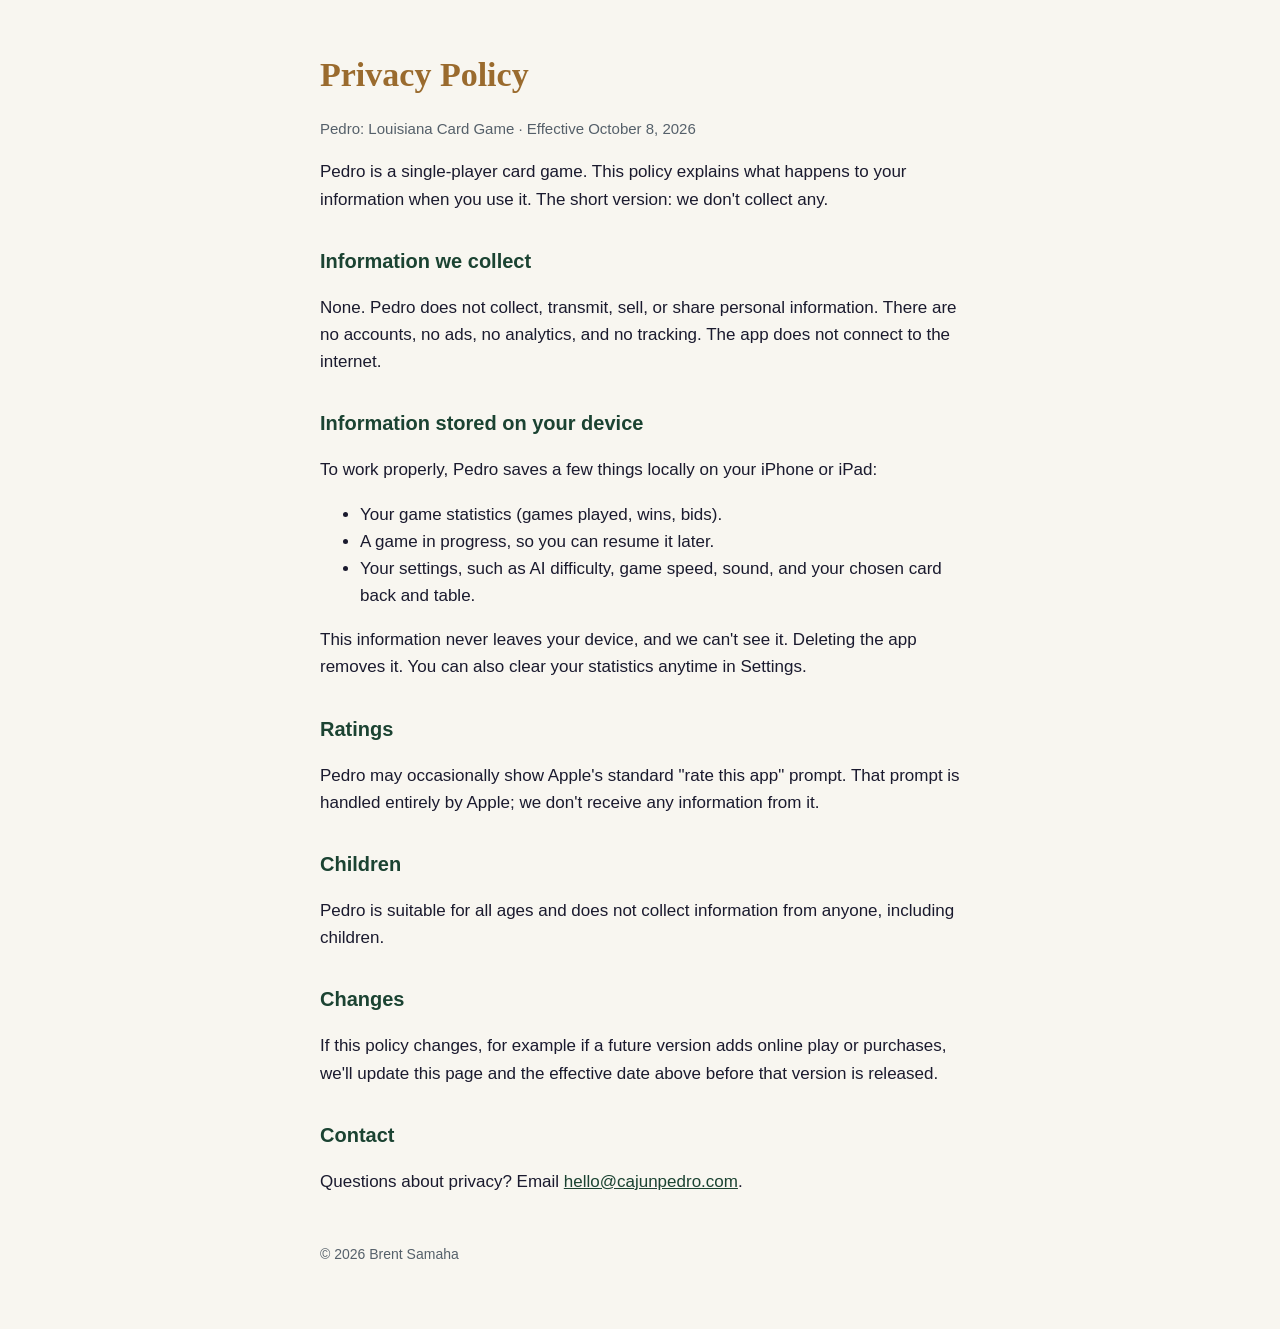
==== privacy/index.html @ a46e45fe "Support page and privacy policy for Pedro: Louisiana Card Game Co-Authored-By: Claude Opus 5.5 <nore" ====
<!doctype html>
<html lang="en"><head><meta charset="utf-8"><meta name="viewport" content="width=device-width,initial-scale=1">
<title>Pedro: Louisiana Card Game — Privacy Policy</title><link rel="stylesheet" href="../style.css"></head>
<body><main>
<h1>Privacy Policy</h1>
<p class="muted">Pedro: Louisiana Card Game · Effective October 8, 2026</p>

<p>Pedro is a single-player card game. This policy explains what happens to your information when you use it. The short version: we don't collect any.</p>

<h2>Information we collect</h2>
<p>None. Pedro does not collect, transmit, sell, or share personal information. There are no accounts, no ads, no analytics, and no tracking. The app does not connect to the internet.</p>

<h2>Information stored on your device</h2>
<p>To work properly, Pedro saves a few things locally on your iPhone or iPad:</p>
<ul>
<li>Your game statistics (games played, wins, bids).</li>
<li>A game in progress, so you can resume it later.</li>
<li>Your settings, such as AI difficulty, game speed, sound, and your chosen card back and table.</li>
</ul>
<p>This information never leaves your device, and we can't see it. Deleting the app removes it. You can also clear your statistics anytime in Settings.</p>

<h2>Ratings</h2>
<p>Pedro may occasionally show Apple's standard "rate this app" prompt. That prompt is handled entirely by Apple; we don't receive any information from it.</p>

<h2>Children</h2>
<p>Pedro is suitable for all ages and does not collect information from anyone, including children.</p>

<h2>Changes</h2>
<p>If this policy changes, for example if a future version adds online play or purchases, we'll update this page and the effective date above before that version is released.</p>

<h2>Contact</h2>
<p>Questions about privacy? Email <a href="mailto:hello@cajunpedro.com">hello@cajunpedro.com</a>.</p>

<footer>© 2026 Brent Samaha</footer>
</main></body></html>
---- style.css ----
:root{--bg:#F8F6F0;--ink:#1A1A2E;--muted:#55606A;--accent:#1B4332;--gold:#9A6B2E}
@media (prefers-color-scheme: dark){:root{--bg:#10201A;--ink:#F1EEE6;--muted:#B8C2BC;--accent:#8FD3A8;--gold:#D4A574}}
*{box-sizing:border-box}body{margin:0;background:var(--bg);color:var(--ink);font:17px/1.6 -apple-system,BlinkMacSystemFont,"Segoe UI",sans-serif}
main{max-width:680px;margin:0 auto;padding:48px 20px 64px}h1{font-family:Georgia,serif;color:var(--gold);font-size:34px;margin:0 0 4px}
h2{font-size:20px;margin:32px 0 8px;color:var(--accent)}p,li{color:var(--ink)}.muted{color:var(--muted);font-size:15px}a{color:var(--accent)}
footer{margin-top:48px;color:var(--muted);font-size:14px}
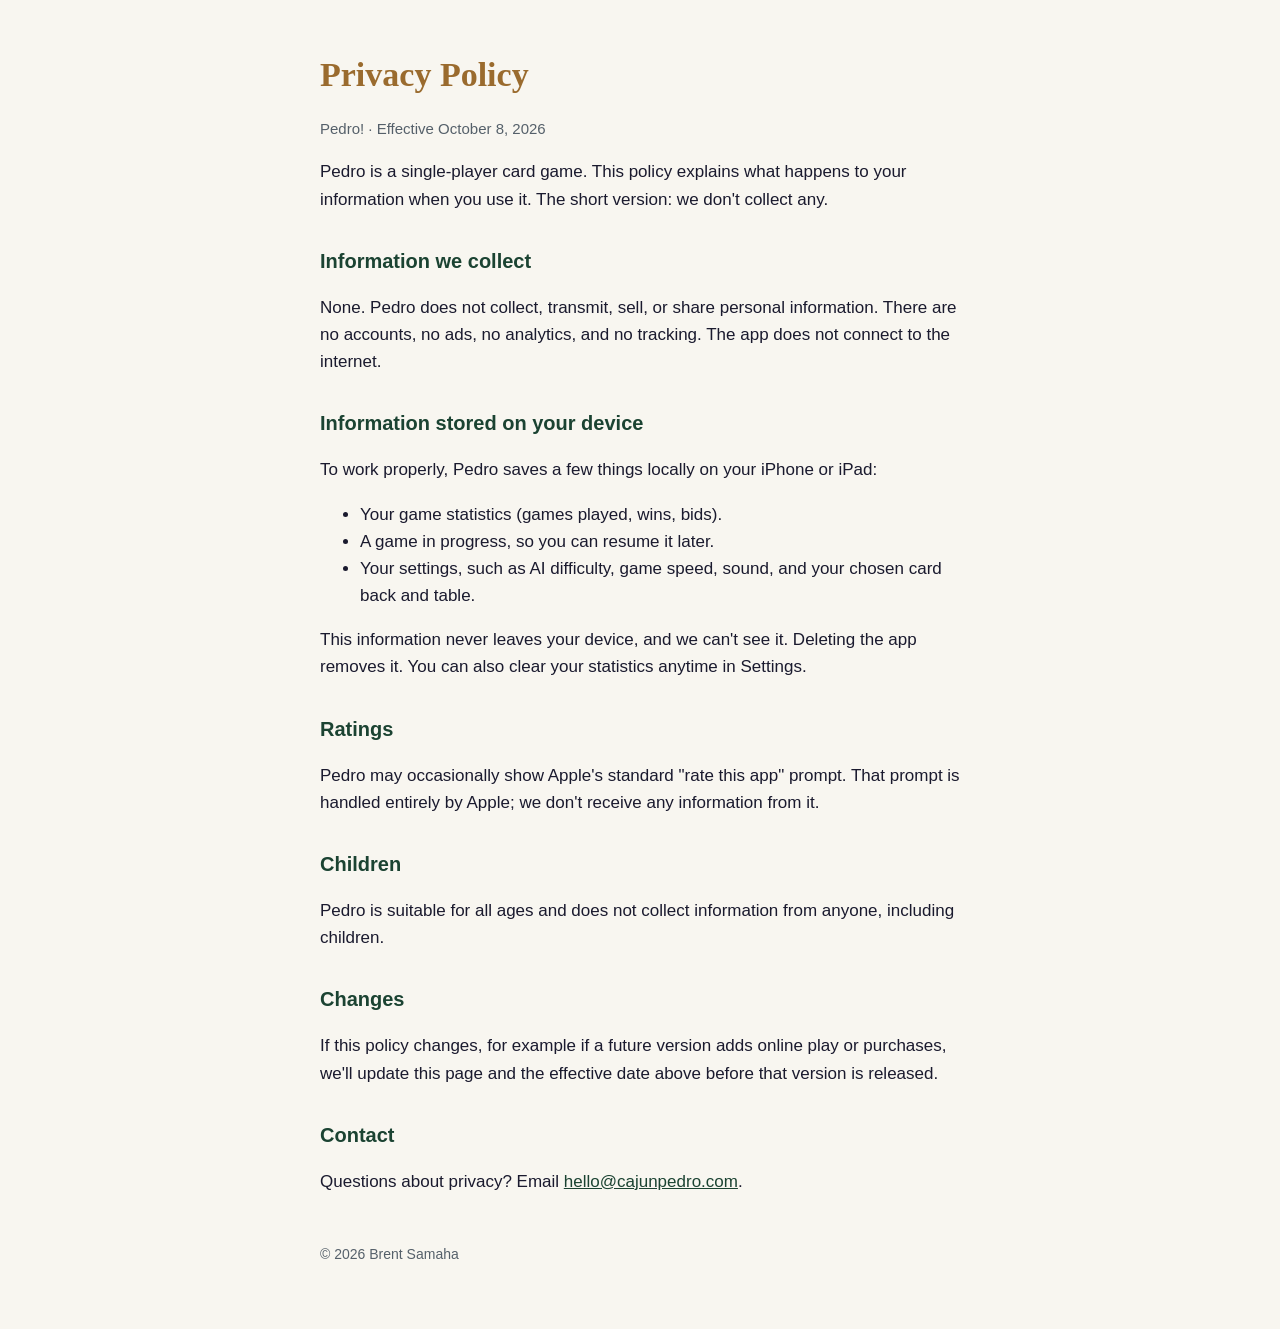
==== commit be6982ef: "Use the App Store name Pedro! and current tutorial wording Co-Authored-By: Claude Opus 5.5 <noreply@" ====
--- a/privacy/index.html
+++ b/privacy/index.html
@@ -1,9 +1,9 @@
 <!doctype html>
 <html lang="en"><head><meta charset="utf-8"><meta name="viewport" content="width=device-width,initial-scale=1">
-<title>Pedro: Louisiana Card Game — Privacy Policy</title><link rel="stylesheet" href="../style.css"></head>
+<title>Pedro! — Privacy Policy</title><link rel="stylesheet" href="../style.css"></head>
 <body><main>
 <h1>Privacy Policy</h1>
-<p class="muted">Pedro: Louisiana Card Game · Effective October 8, 2026</p>
+<p class="muted">Pedro! · Effective October 8, 2026</p>
 
 <p>Pedro is a single-player card game. This policy explains what happens to your information when you use it. The short version: we don't collect any.</p>
 
